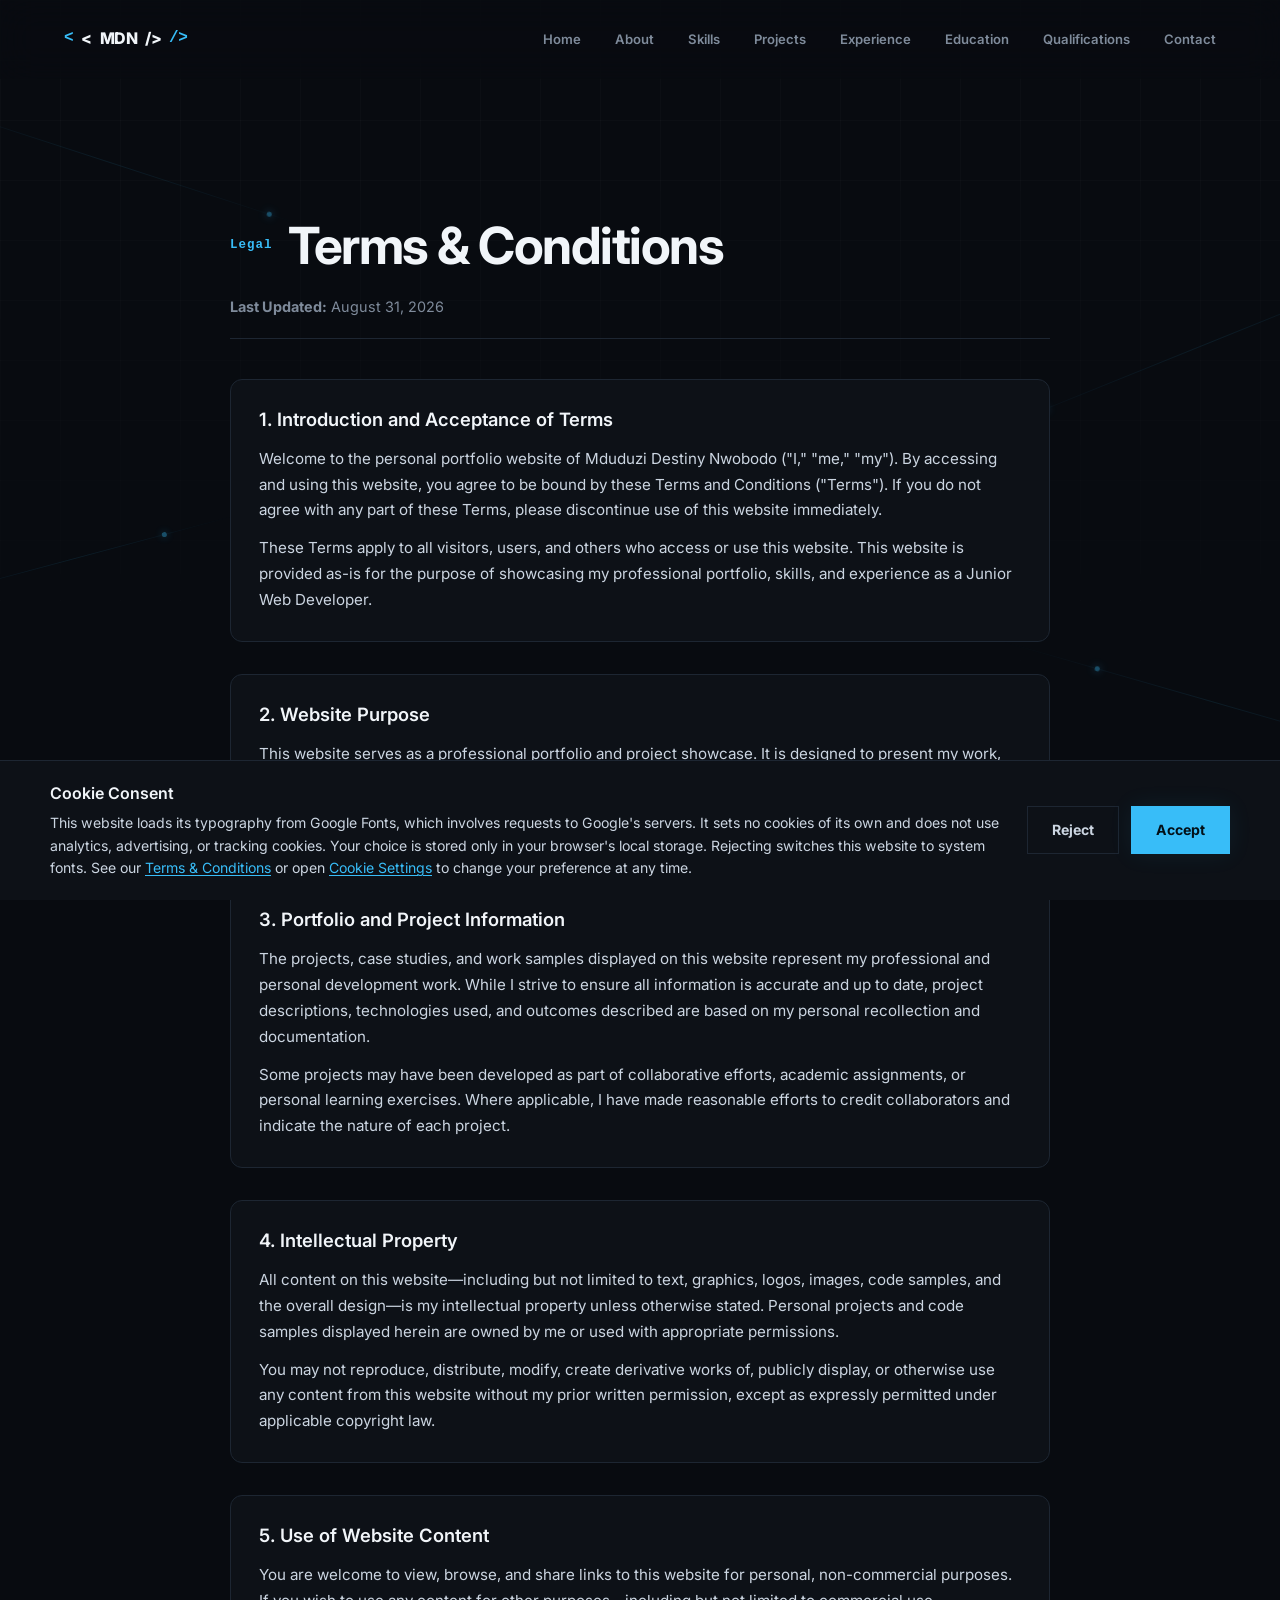
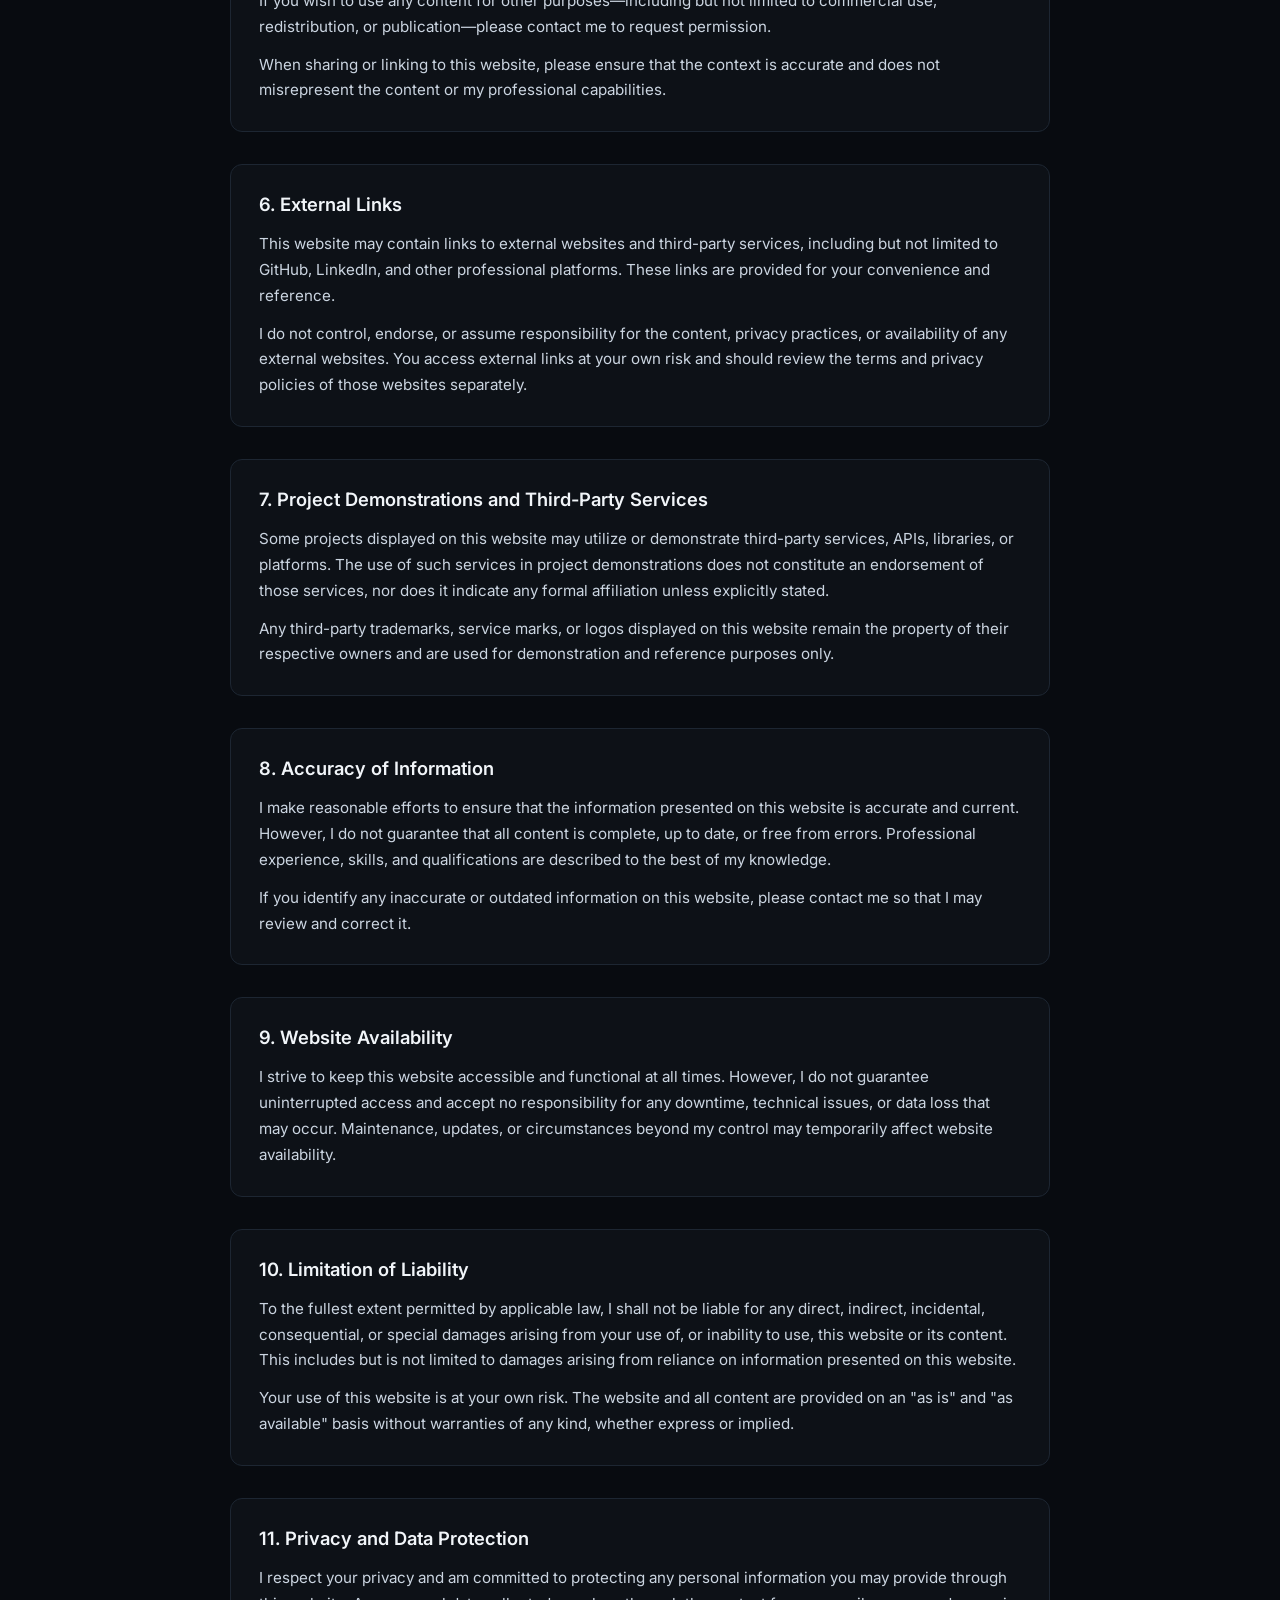
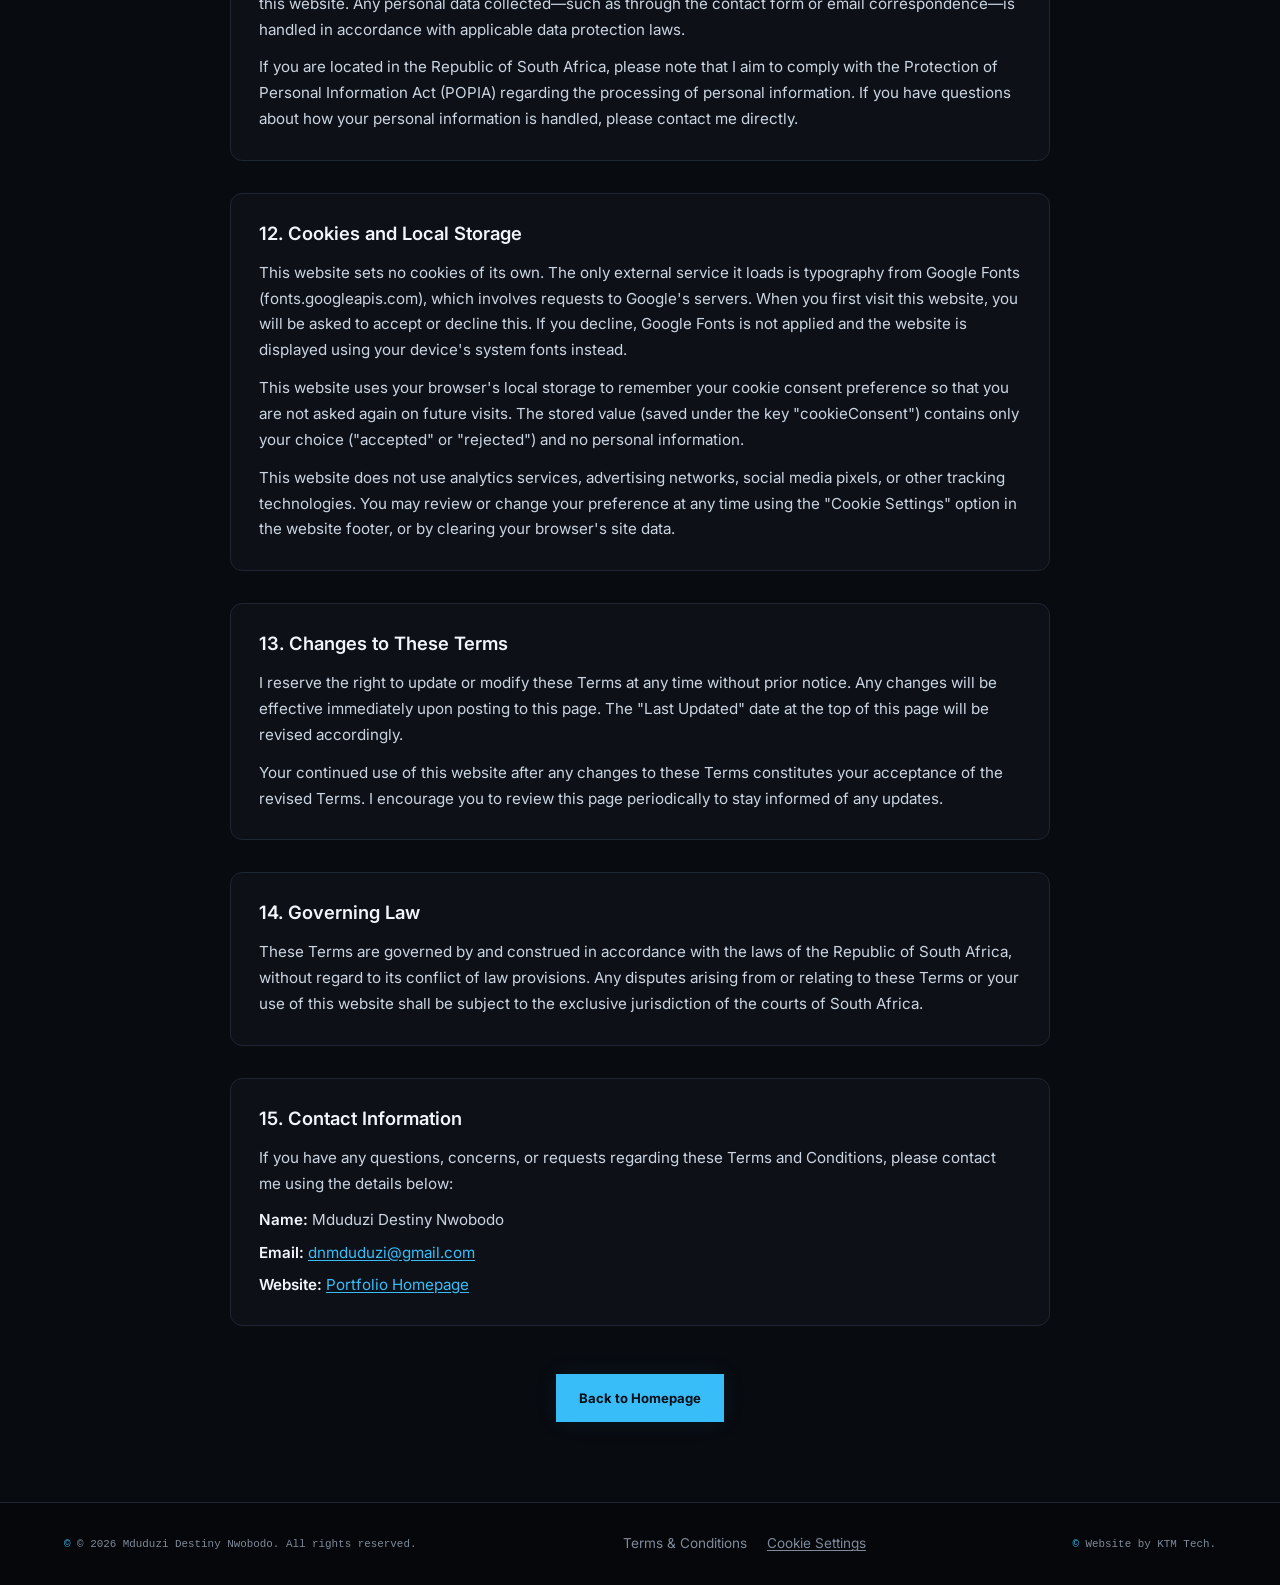
==== terms.html @ f958e41b "Add files via upload" ====
﻿<!DOCTYPE html>
<html lang="en">
<head>
    <meta charset="UTF-8">
    <meta name="viewport" content="width=device-width, initial-scale=1.0">
    <meta name="description" content="Terms and Conditions for Mduduzi Nwobodo professional developer portfolio website.">
    <title>Terms & Conditions | MDUDUZI NWOBODO</title>
    <link rel="preconnect" href="https://fonts.googleapis.com">
    <link rel="preconnect" href="https://fonts.gstatic.com" crossorigin>
    <link href="https://fonts.googleapis.com/css2?family=Inter:wght@400;500;600;700;800&display=swap" rel="stylesheet" id="googleFontsStylesheet">
    <script>
        // If the visitor previously declined external fonts, disable Google
        // Fonts as early as possible so system fonts are used instead.
        (function () {
            try {
                if (localStorage.getItem("cookieConsent") === "rejected") {
                    var fontLink = document.getElementById("googleFontsStylesheet");
                    if (fontLink) {
                        fontLink.disabled = true;
                    }
                }
            } catch (e) {
                // localStorage unavailable — leave fonts enabled
            }
        })();
    </script>
    <link rel="stylesheet" href="css/style.css">
</head>
<body>
    <!-- ELECTRICAL BACKGROUND -->
<div class="electrical-background" aria-hidden="true">
    <div class="circuit circuit-1"><span class="circuit-node"></span></div>
    <div class="circuit circuit-2"><span class="circuit-node"></span></div>
    <div class="circuit circuit-3"><span class="circuit-node"></span></div>
    <div class="circuit circuit-4"><span class="circuit-node"></span></div>
    <div class="circuit circuit-5"><span class="circuit-node"></span></div>
</div>

    <!-- NAVIGATION -->
    <header class="navbar" id="navbar">
        <div class="container nav-container">
            <a href="index.html#home" class="logo"><span>&lt;</span>MDN<span>/&gt;</span></a>
            <button class="menu-toggle" id="menuToggle" aria-label="Open navigation menu" aria-expanded="false">
                <span></span><span></span><span></span>
            </button>
            <nav class="nav-menu" id="navMenu">
                <a href="index.html#home" class="nav-link">Home</a>
                <a href="index.html#about" class="nav-link">About</a>
                <a href="index.html#skills" class="nav-link">Skills</a>
                <a href="index.html#projects" class="nav-link">Projects</a>
                <a href="index.html#experience" class="nav-link">Experience</a>
                <a href="index.html#education" class="nav-link">Education</a>
                <a href="index.html#qualifications" class="nav-link">Qualifications</a>
                <a href="index.html#contact" class="nav-link">Contact</a>
            </nav>
        </div>
    </header>

    <main>
        <!-- TERMS & CONDITIONS -->
        <section class="section terms-section">
            <div class="container terms-container">
                <div class="section-heading">
                    <span>Legal</span>
                    <h2>Terms & Conditions</h2>
                </div>
                <p class="terms-last-updated"><strong>Last Updated:</strong> August 31, 2026</p>
                <div class="terms-content">
                    <article class="terms-article">
                        <h3>1. Introduction and Acceptance of Terms</h3>
                        <p>Welcome to the personal portfolio website of Mduduzi Destiny Nwobodo ("I," "me," "my"). By accessing and using this website, you agree to be bound by these Terms and Conditions ("Terms"). If you do not agree with any part of these Terms, please discontinue use of this website immediately.</p>
                        <p>These Terms apply to all visitors, users, and others who access or use this website. This website is provided as-is for the purpose of showcasing my professional portfolio, skills, and experience as a Junior Web Developer.</p>
                    </article>
                    <article class="terms-article">
                        <h3>2. Website Purpose</h3>
                        <p>This website serves as a professional portfolio and project showcase. It is designed to present my work, skills, qualifications, and professional background to potential employers, collaborators, and the general public. This is not an e-commerce website and does not facilitate commercial transactions.</p>
                    </article>
                    <article class="terms-article">
                        <h3>3. Portfolio and Project Information</h3>
                        <p>The projects, case studies, and work samples displayed on this website represent my professional and personal development work. While I strive to ensure all information is accurate and up to date, project descriptions, technologies used, and outcomes described are based on my personal recollection and documentation.</p>
                        <p>Some projects may have been developed as part of collaborative efforts, academic assignments, or personal learning exercises. Where applicable, I have made reasonable efforts to credit collaborators and indicate the nature of each project.</p>
                    </article>
                    <article class="terms-article">
                        <h3>4. Intellectual Property</h3>
                        <p>All content on this website—including but not limited to text, graphics, logos, images, code samples, and the overall design—is my intellectual property unless otherwise stated. Personal projects and code samples displayed herein are owned by me or used with appropriate permissions.</p>
                        <p>You may not reproduce, distribute, modify, create derivative works of, publicly display, or otherwise use any content from this website without my prior written permission, except as expressly permitted under applicable copyright law.</p>
                    </article>
                    <article class="terms-article">
                        <h3>5. Use of Website Content</h3>
                        <p>You are welcome to view, browse, and share links to this website for personal, non-commercial purposes. If you wish to use any content for other purposes—including but not limited to commercial use, redistribution, or publication—please contact me to request permission.</p>
                        <p>When sharing or linking to this website, please ensure that the context is accurate and does not misrepresent the content or my professional capabilities.</p>
                    </article>
                    <article class="terms-article">
                        <h3>6. External Links</h3>
                        <p>This website may contain links to external websites and third-party services, including but not limited to GitHub, LinkedIn, and other professional platforms. These links are provided for your convenience and reference.</p>
                        <p>I do not control, endorse, or assume responsibility for the content, privacy practices, or availability of any external websites. You access external links at your own risk and should review the terms and privacy policies of those websites separately.</p>
                    </article>
                    <article class="terms-article">
                        <h3>7. Project Demonstrations and Third-Party Services</h3>
                        <p>Some projects displayed on this website may utilize or demonstrate third-party services, APIs, libraries, or platforms. The use of such services in project demonstrations does not constitute an endorsement of those services, nor does it indicate any formal affiliation unless explicitly stated.</p>
                        <p>Any third-party trademarks, service marks, or logos displayed on this website remain the property of their respective owners and are used for demonstration and reference purposes only.</p>
                    </article>
                    <article class="terms-article">
                        <h3>8. Accuracy of Information</h3>
                        <p>I make reasonable efforts to ensure that the information presented on this website is accurate and current. However, I do not guarantee that all content is complete, up to date, or free from errors. Professional experience, skills, and qualifications are described to the best of my knowledge.</p>
                        <p>If you identify any inaccurate or outdated information on this website, please contact me so that I may review and correct it.</p>
                    </article>
                    <article class="terms-article">
                        <h3>9. Website Availability</h3>
                        <p>I strive to keep this website accessible and functional at all times. However, I do not guarantee uninterrupted access and accept no responsibility for any downtime, technical issues, or data loss that may occur. Maintenance, updates, or circumstances beyond my control may temporarily affect website availability.</p>
                    </article>
                    <article class="terms-article">
                        <h3>10. Limitation of Liability</h3>
                        <p>To the fullest extent permitted by applicable law, I shall not be liable for any direct, indirect, incidental, consequential, or special damages arising from your use of, or inability to use, this website or its content. This includes but is not limited to damages arising from reliance on information presented on this website.</p>
                        <p>Your use of this website is at your own risk. The website and all content are provided on an "as is" and "as available" basis without warranties of any kind, whether express or implied.</p>
                    </article>
                    <article class="terms-article">
                        <h3>11. Privacy and Data Protection</h3>
                        <p>I respect your privacy and am committed to protecting any personal information you may provide through this website. Any personal data collected—such as through the contact form or email correspondence—is handled in accordance with applicable data protection laws.</p>
                        <p>If you are located in the Republic of South Africa, please note that I aim to comply with the Protection of Personal Information Act (POPIA) regarding the processing of personal information. If you have questions about how your personal information is handled, please contact me directly.</p>
                    </article>
                    <article class="terms-article">
                        <h3>12. Cookies and Local Storage</h3>
                        <p>This website sets no cookies of its own. The only external service it loads is typography from Google Fonts (fonts.googleapis.com), which involves requests to Google's servers. When you first visit this website, you will be asked to accept or decline this. If you decline, Google Fonts is not applied and the website is displayed using your device's system fonts instead.</p>
                        <p>This website uses your browser's local storage to remember your cookie consent preference so that you are not asked again on future visits. The stored value (saved under the key "cookieConsent") contains only your choice ("accepted" or "rejected") and no personal information.</p>
                        <p>This website does not use analytics services, advertising networks, social media pixels, or other tracking technologies. You may review or change your preference at any time using the "Cookie Settings" option in the website footer, or by clearing your browser's site data.</p>
                    </article>
                    <article class="terms-article">
                        <h3>13. Changes to These Terms</h3>
                        <p>I reserve the right to update or modify these Terms at any time without prior notice. Any changes will be effective immediately upon posting to this page. The "Last Updated" date at the top of this page will be revised accordingly.</p>
                        <p>Your continued use of this website after any changes to these Terms constitutes your acceptance of the revised Terms. I encourage you to review this page periodically to stay informed of any updates.</p>
                    </article>
                    <article class="terms-article">
                        <h3>14. Governing Law</h3>
                        <p>These Terms are governed by and construed in accordance with the laws of the Republic of South Africa, without regard to its conflict of law provisions. Any disputes arising from or relating to these Terms or your use of this website shall be subject to the exclusive jurisdiction of the courts of South Africa.</p>
                    </article>
                    <article class="terms-article">
                        <h3>15. Contact Information</h3>
                        <p>If you have any questions, concerns, or requests regarding these Terms and Conditions, please contact me using the details below:</p>
                        <ul class="terms-contact-list">
                            <li><strong>Name:</strong> Mduduzi Destiny Nwobodo</li>
                            <li><strong>Email:</strong> <a href="mailto:dnmduduzi@gmail.com">dnmduduzi@gmail.com</a></li>
                            <li><strong>Website:</strong> <a href="index.html">Portfolio Homepage</a></li>
                        </ul>
                    </article>

                </div>

                <div class="terms-back-home">
                    <a href="index.html" class="btn btn-primary">Back to Homepage</a>
                </div>

            </div>

        </section>

    </main>


    <!-- =========================
         FOOTER
    ========================== -->
    <footer class="footer">

        <div class="container footer-container">

            <p>
                &copy; <span id="currentYear"></span>
                Mduduzi Destiny Nwobodo. All rights reserved.
            </p>

            <div class="footer-links">
                <a href="terms.html">Terms & Conditions</a>
                <button type="button" class="footer-cookie-settings" id="footerCookieSettings">
                    Cookie Settings
                </button>
            </div>

            <p>
                Website by KTM Tech.
            </p>

        </div>

    </footer>


    <!-- =========================
         COOKIE CONSENT BANNER
    ========================== -->
    <div
        class="cookie-banner"
        id="cookieBanner"
        role="dialog"
        aria-label="Cookie Consent"
        aria-modal="false"
        aria-hidden="true"
    >
        <div class="cookie-banner-container">
            <div class="cookie-banner-content">
                <h3 class="cookie-banner-title">Cookie Consent</h3>
                <p class="cookie-banner-text">
                    This website loads its typography from Google Fonts, which involves
                    requests to Google's servers. It sets no cookies of its own and does not
                    use analytics, advertising, or tracking cookies. Your choice is stored
                    only in your browser's local storage. Rejecting switches this website to
                    system fonts. See our <a href="terms.html">Terms &amp; Conditions</a> or
                    open <a href="#" id="cookieSettingsLink">Cookie Settings</a> to change
                    your preference at any time.
                </p>
            </div>
            <div class="cookie-banner-actions">
                <button type="button" class="btn btn-secondary" id="cookieReject">
                    Reject
                </button>
                <button type="button" class="btn btn-primary" id="cookieAccept">
                    Accept
                </button>
            </div>
        </div>
    </div>


    <!-- =========================
         COOKIE SETTINGS MODAL
    ========================== -->
    <div class="cookie-modal-overlay" id="cookieModalOverlay" role="dialog" aria-label="Cookie Settings" aria-modal="true" aria-hidden="true">
        <div class="cookie-modal" tabindex="-1">
            <h3 class="cookie-modal-title">Cookie Settings</h3>
            <p class="cookie-modal-description">
                This website loads its typography from Google Fonts, which involves requests to Google's servers. It sets no cookies of its own and does not use analytics, advertising, or tracking cookies. Your preference is stored in your browser's local storage. For more information, please read our <a href="terms.html">Terms &amp; Conditions</a>.
            </p>

            <div class="cookie-preference-item">
                <div class="cookie-preference-header">
                    <span class="cookie-preference-label">Essential — Consent Preference</span>
                    <label class="toggle-switch">
                        <input type="checkbox" checked disabled aria-label="Essential consent preference - always enabled">
                        <span class="toggle-slider"></span>
                    </label>
                </div>
                <p class="cookie-preference-description">
                    Your choice is saved in this browser's local storage (key: cookieConsent) so you are not asked again. It contains no personal information and cannot be disabled.
                </p>
            </div>

            <div class="cookie-preference-item">
                <div class="cookie-preference-header">
                    <span class="cookie-preference-label">External Fonts (Google Fonts)</span>
                    <label class="toggle-switch">
                        <input type="checkbox" id="toggleExternalResources" aria-label="Allow typography to be loaded from Google Fonts">
                        <span class="toggle-slider"></span>
                    </label>
                </div>
                <p class="cookie-preference-description">
                    When enabled, typography is loaded from Google Fonts, which involves requests to Google's servers. When disabled, the website uses your system fonts instead.
                </p>
            </div>

            <div class="cookie-modal-actions">
                <button type="button" class="btn btn-secondary" id="cookieModalReject">Reject All</button>
                <button type="button" class="btn btn-primary" id="cookieModalAccept">Accept All</button>
            </div>
        </div>
    </div>

    <!-- JavaScript -->
    <script src="js/script.js"></script>

</body>
</html>
---- css/style.css ----
/* =========================================================
   MDUDUZI NWOBODO — PROFESSIONAL DEVELOPER PORTFOLIO
   COMPLETE CSS REDESIGN
========================================================= */


/* =========================================================
   RESET
========================================================= */

* {
    margin: 0;
    padding: 0;
    box-sizing: border-box;
}

html {
    scroll-behavior: smooth;
    scroll-padding-top: 80px;
}

body {
    font-family: "Inter", Arial, sans-serif;
    background: #080b10;
    color: #f1f5f9;
    line-height: 1.6;
    overflow-x: hidden;
}

a {
    color: inherit;
    text-decoration: none;
}

button,
input,
textarea {
    font: inherit;
}

button {
    cursor: pointer;
}

img {
    display: block;
    max-width: 100%;
}


/* =========================================================
   VARIABLES
========================================================= */

:root {

    /* Backgrounds */
    --background: #080b10;
    --background-deep: #05070a;
    --surface: #0d1117;
    --surface-light: #121821;
    --surface-hover: #161e28;

    /* Text */
    --text: #f1f5f9;
    --text-secondary: #cbd5e1;
    --text-muted: #7f8b9b;

    /* Accent */
    --accent: #38bdf8;
    --accent-light: #7dd3fc;
    --accent-dark: #0284c7;

    /* Borders */
    --border: #1d2632;
    --border-light: #283443;

    /* Effects */
    --accent-glow: rgba(56, 189, 248, 0.15);
    --accent-glow-strong: rgba(56, 189, 248, 0.28);

    /* Layout */
    --container: 1180px;

    /* Animation */
    --transition: 0.3s ease;
}


/* =========================================================
   GLOBAL
========================================================= */

::selection {
    background: var(--accent);
    color: #020617;
}

.container {
    width: min(90%, var(--container));
    margin: 0 auto;
}

.section {
    position: relative;
    padding: 120px 0;
}

.section-heading {
    display: flex;
    align-items: center;
    gap: 16px;
    margin-bottom: 22px;
}

.section-heading span {
    color: var(--accent);
    font-family: monospace;
    font-size: 0.78rem;
    font-weight: 700;
    letter-spacing: 1px;
}

.section-heading h2 {
    font-size: clamp(2rem, 4vw, 3.2rem);
    font-weight: 700;
    line-height: 1.05;
    letter-spacing: -1.5px;
}

.section-description {
    max-width: 680px;
    color: var(--text-muted);
    font-size: 1rem;
    margin-bottom: 55px;
}


/* =========================================================
   BACKGROUND GRID
========================================================= */

body::before {
    content: "";

    position: fixed;
    inset: 0;

    pointer-events: none;

    background-image:
        linear-gradient(
            rgba(255, 255, 255, 0.025) 1px,
            transparent 1px
        ),
        linear-gradient(
            90deg,
            rgba(255, 255, 255, 0.025) 1px,
            transparent 1px
        );

    background-size: 60px 60px;

    mask-image: linear-gradient(
        to bottom,
        black,
        transparent 85%
    );

    z-index: -2;
}


/* =========================================================
   NAVBAR
========================================================= */

.navbar {
    position: fixed;
    top: 0;
    left: 0;

    width: 100%;

    z-index: 1000;

    background: rgba(8, 11, 16, 0.75);

    backdrop-filter: blur(18px);
    -webkit-backdrop-filter: blur(18px);

    border-bottom: 1px solid transparent;

    transition: var(--transition);
}

.navbar.scrolled {
    background: rgba(8, 11, 16, 0.94);
    border-bottom-color: var(--border);
}

.nav-container {
    height: 78px;

    display: flex;
    align-items: center;
    justify-content: space-between;
}


/* Logo */

.logo {
    display: flex;
    align-items: center;
    gap: 8px;

    font-size: 1rem;
    font-weight: 800;

    letter-spacing: -0.5px;
}

.logo::before {
    content: "<";

    color: var(--accent);

    font-family: monospace;
    font-weight: 700;
}

.logo::after {
    content: "/>";

    color: var(--accent);

    font-family: monospace;
    font-weight: 700;
}

.logo span {
    color: var(--text);
}


/* Navigation */

.nav-menu {
    display: flex;
    align-items: center;
    gap: 34px;
}

.nav-link {
    position: relative;

    color: var(--text-muted);

    font-size: 0.82rem;
    font-weight: 600;

    transition: var(--transition);
}

.nav-link:hover,
.nav-link.active {
    color: var(--text);
}

.nav-link::after {
    content: "";

    position: absolute;

    left: 50%;
    bottom: -10px;

    width: 0;
    height: 2px;

    transform: translateX(-50%);

    background: var(--accent);

    box-shadow: 0 0 8px var(--accent);

    transition: var(--transition);
}

.nav-link:hover::after,
.nav-link.active::after {
    width: 18px;
}


/* Mobile toggle */

.menu-toggle {
    display: none;

    width: 34px;
    height: 34px;

    padding: 5px;

    background: transparent;
    border: 1px solid var(--border);

    transition: var(--transition);
}

.menu-toggle:hover {
    border-color: var(--accent);
}

.menu-toggle span {
    display: block;

    width: 100%;
    height: 1px;

    margin: 5px 0;

    background: var(--text);

    transition: var(--transition);
}


/* =========================================================
   HERO
========================================================= */

.hero {
    position: relative;

    min-height: 100vh;

    display: flex;
    align-items: center;

    padding-top: 78px;

    overflow: hidden;
}


/* Hero glow */

.hero::before {
    content: "";

    position: absolute;

    width: 600px;
    height: 600px;

    top: 10%;
    right: -200px;

    background: radial-gradient(
        circle,
        var(--accent-glow),
        transparent 70%
    );

    pointer-events: none;

    z-index: -1;
}


/* Hero container */

.hero-container {
    display: grid;

    grid-template-columns: 1.1fr 0.9fr;

    align-items: center;

    gap: 80px;
}


/* Hero content */

.hero-intro {
    display: flex;
    align-items: center;
    gap: 10px;

    color: var(--accent);

    font-family: monospace;

    font-size: 0.78rem;
    font-weight: 700;

    letter-spacing: 1px;

    margin-bottom: 20px;
}

.hero-intro::before {
    content: "";

    width: 28px;
    height: 1px;

    background: var(--accent);

    box-shadow: 0 0 8px var(--accent);
}


.hero-content h1 {
    max-width: 850px;

    font-size: clamp(3.5rem, 8vw, 6.8rem);

    line-height: 0.92;

    letter-spacing: -5px;

    font-weight: 800;

    margin-bottom: 24px;
}

.hero-content h1 span {
    color: var(--accent);
}


.hero-content h2 {
    color: var(--text-secondary);

    font-size: clamp(1.3rem, 2.5vw, 1.8rem);

    font-weight: 500;

    margin-bottom: 22px;
}

.hero-description {
    max-width: 620px;

    color: var(--text-muted);

    font-size: 1rem;

    line-height: 1.8;

    margin-bottom: 36px;
}


/* =========================================================
   HERO BUTTONS
========================================================= */

.hero-buttons {
    display: flex;
    flex-wrap: wrap;

    gap: 12px;

    margin-bottom: 34px;
}

.btn {
    display: inline-flex;

    align-items: center;
    justify-content: center;

    min-height: 48px;

    padding: 0 22px;

    border: 1px solid var(--border);

    font-size: 0.82rem;
    font-weight: 700;

    transition:
        background var(--transition),
        border-color var(--transition),
        color var(--transition),
        transform var(--transition),
        box-shadow var(--transition);
}

.btn-primary {
    background: var(--accent);

    color: #031018;

    border-color: var(--accent);

    box-shadow: 0 0 25px rgba(56, 189, 248, 0.08);
}

.btn-primary:hover {
    background: var(--accent-light);

    border-color: var(--accent-light);

    transform: translateY(-2px);

    box-shadow:
        0 0 25px rgba(56, 189, 248, 0.2);
}

.btn-secondary {
    background: transparent;

    color: var(--text-secondary);
}

.btn-secondary:hover {
    background: var(--surface);

    color: var(--text);

    border-color: var(--border-light);

    transform: translateY(-2px);
}


/* =========================================================
   SOCIAL LINKS
========================================================= */

.hero-socials {
    display: flex;
    flex-wrap: wrap;

    gap: 24px;
}

.hero-socials a {
    position: relative;

    color: var(--text-muted);

    font-size: 0.8rem;
    font-weight: 600;

    padding-bottom: 5px;

    transition: var(--transition);
}

.hero-socials a::after {
    content: "";

    position: absolute;

    left: 0;
    bottom: 0;

    width: 100%;
    height: 1px;

    background: var(--border);

    transition: var(--transition);
}

.hero-socials a:hover {
    color: var(--accent);
}

.hero-socials a:hover::after {
    background: var(--accent);
}


/* =========================================================
   CODE VISUAL
========================================================= */

.hero-visual {
    display: flex;
    justify-content: flex-end;
}

.code-card {
    position: relative;

    width: 100%;
    max-width: 510px;

    background: rgba(13, 17, 23, 0.9);

    border: 1px solid var(--border);

    box-shadow:
        0 40px 100px rgba(0, 0, 0, 0.45);

    overflow: hidden;
}


/* Accent line */

.code-card::before {
    content: "";

    position: absolute;

    top: 0;
    left: 0;

    width: 100%;
    height: 2px;

    background: linear-gradient(
        90deg,
        transparent,
        var(--accent),
        transparent
    );

    opacity: 0.8;
}


/* Header */

.code-header {
    height: 48px;

    display: flex;
    align-items: center;

    gap: 7px;

    padding: 0 16px;

    border-bottom: 1px solid var(--border);

    background: #0a0e13;
}

.code-header span {
    width: 8px;
    height: 8px;

    border-radius: 50%;

    background: #3a4654;
}


/* Code */

.code-content {
    padding: 32px;

    font-family: "Courier New", monospace;

    font-size: 0.86rem;

    line-height: 2;
}

.code-content p {
    color: #aeb9c7;
}

.code-content .indent {
    padding-left: 28px;
}

.code-purple {
    color: #c084fc;
}

.code-blue {
    color: #60a5fa;
}

.code-green {
    color: #86efac;
}


/* =========================================================
   ABOUT
========================================================= */

.about {
    background: var(--surface);
    border-top: 1px solid var(--border);
    border-bottom: 1px solid var(--border);
}

.about-grid {
    display: grid;

    grid-template-columns: 1.3fr 0.7fr;

    gap: 100px;

    align-items: start;
}

.about-text p {
    color: var(--text-muted);

    font-size: 1rem;

    line-height: 1.9;

    margin-bottom: 22px;
}


/* About card */

.about-card {
    position: relative;

    padding: 35px;

    background: var(--background);

    border: 1px solid var(--border);

    overflow: hidden;
}

.about-card::before {
    content: "";

    position: absolute;

    top: 0;
    left: 0;

    width: 3px;
    height: 100%;

    background: var(--accent);
}

.about-card-icon {
    color: var(--accent);

    font-family: monospace;

    font-size: 1.5rem;

    margin-bottom: 25px;
}

.about-card h3 {
    font-size: 1.15rem;

    margin-bottom: 10px;
}

.about-card p {
    color: var(--text-muted);

    font-size: 0.88rem;
}


/* =========================================================
   SKILLS
========================================================= */

.skills-grid {
    display: grid;

    grid-template-columns: repeat(4, 1fr);

    gap: 1px;

    background: var(--border);

    border: 1px solid var(--border);
}

.skill-card {
    position: relative;

    display: flex;

    flex-direction: column;

    min-height: 280px;

    padding: 32px;

    background: var(--background);

    transition: var(--transition);
}

.skill-card:hover {
    background: var(--surface);

    box-shadow:
        inset 0 0 0 1px var(--accent);
}

.skill-icon {
    display: inline-flex;

    align-items: center;
    justify-content: center;

    width: 46px;
    height: 46px;

    margin-bottom: 24px;

    background: var(--surface);

    border: 1px solid var(--border);

    color: var(--accent);

    font-family: monospace;

    font-size: 0.62rem;
    font-weight: 700;
    letter-spacing: 0.5px;
}

.skill-card:hover .skill-icon {
    border-color: var(--accent);

    box-shadow:
        0 0 18px var(--accent-glow);
}

.skill-card h3 {
    font-size: 1.05rem;

    margin-bottom: 10px;
}

.skill-card p {
    color: var(--text-muted);

    font-size: 0.85rem;

    line-height: 1.7;
}

.skill-card .skill-tags {
    display: flex;

    flex-wrap: wrap;

    gap: 8px;

    margin-top: auto;

    padding-top: 24px;
}

.chip {
    display: inline-block;

    padding: 5px 12px;

    background: var(--surface);

    border: 1px solid var(--border);

    border-radius: 999px;

    color: var(--text-secondary);

    font-size: 0.75rem;
    font-weight: 500;

    line-height: 1.4;

    transition: var(--transition);
}

.skill-card:hover .chip {
    border-color: var(--accent-dark);

    color: var(--text);
}


/* =========================================================
   PROJECTS
========================================================= */

.projects {
    background: var(--surface);
    border-top: 1px solid var(--border);
    border-bottom: 1px solid var(--border);
}

.projects-grid {
    display: grid;

    grid-template-columns: repeat(3, 1fr);

    gap: 18px;
}

.project-card {
    position: relative;

    display: flex;
    flex-direction: column;

    background: var(--background);

    border: 1px solid var(--border);

    overflow: hidden;

    transition: var(--transition);
}

.project-card:hover {
    transform: translateY(-6px);

    border-color: var(--border-light);

    box-shadow:
        0 25px 60px rgba(0, 0, 0, 0.3);
}


/* Project image */

.project-image {
    position: relative;

    height: 220px;

    display: flex;
    align-items: center;
    justify-content: center;

    background:
        linear-gradient(
            135deg,
            #121923,
            #080b10
        );

    border-bottom: 1px solid var(--border);

    color: #4b5968;

    font-family: monospace;

    font-size: 0.7rem;

    letter-spacing: 2px;

    overflow: hidden;
}

.project-image::before {
    content: "";

    position: absolute;
    inset: 0;

    background-image:
        linear-gradient(
            rgba(56, 189, 248, 0.04) 1px,
            transparent 1px
        ),
        linear-gradient(
            90deg,
            rgba(56, 189, 248, 0.04) 1px,
            transparent 1px
        );

    background-size: 30px 30px;
}


/* Project content */

.project-content {
    display: flex;
    flex-direction: column;

    flex: 1;

    padding: 28px;
}

.project-type {
    color: var(--accent);

    font-family: monospace;

    font-size: 0.68rem;
    font-weight: 700;

    text-transform: uppercase;

    letter-spacing: 1px;

    margin-bottom: 10px;
}

.project-content h3 {
    font-size: 1.3rem;

    margin-bottom: 12px;
}

.project-content > p:not(.project-type) {
    color: var(--text-muted);

    font-size: 0.86rem;

    line-height: 1.7;

    margin-bottom: 22px;
}


/* Technology tags */

.project-tech {
    display: flex;
    flex-wrap: wrap;

    gap: 6px;

    margin-top: auto;

    margin-bottom: 24px;
}

.project-tech span {
    padding: 5px 8px;

    background: var(--surface);

    border: 1px solid var(--border);

    color: var(--text-muted);

    font-family: monospace;

    font-size: 0.65rem;
}


/* Project links */

.project-links {
    display: flex;

    gap: 20px;
}

.project-links a {
    color: var(--text-secondary);

    font-size: 0.75rem;
    font-weight: 700;

    transition: var(--transition);
}

.project-links a::before {
    content: "↗ ";

    color: var(--accent);
}

.project-links a:hover {
    color: var(--accent);
}

.project-link-disabled {
    color: var(--text-muted);
    font-size: 0.75rem;
    font-weight: 700;
    opacity: 0.45;
    cursor: default;
    pointer-events: none;
}

.project-link-disabled::before {
    content: "↗ ";
    color: var(--text-muted);
    opacity: 0.45;
}


/* =========================================================
   EXPERIENCE
========================================================= */

.timeline {
    position: relative;

    max-width: 850px;

    margin-top: 60px;

    padding-left: 35px;
}

.timeline::before {
    content: "";

    position: absolute;

    top: 0;
    bottom: 0;
    left: 5px;

    width: 1px;

    background:
        linear-gradient(
            to bottom,
            var(--accent),
            var(--border),
            transparent
        );
}

.timeline-item {
    position: relative;

    padding-bottom: 65px;
}

.timeline-dot {
    position: absolute;

    left: -35px;
    top: 4px;

    width: 11px;
    height: 11px;

    background: var(--background);

    border: 2px solid var(--accent);

    box-shadow:
        0 0 12px var(--accent-glow-strong);
}

.timeline-date {
    color: var(--accent);

    font-family: monospace;

    font-size: 0.72rem;
}

.timeline-content h3 {
    font-size: 1.15rem;

    margin-top: 6px;
    margin-bottom: 3px;
}

.timeline-content h4 {
    color: var(--text-muted);

    font-size: 0.85rem;

    font-weight: 500;

    margin-bottom: 15px;
}

.timeline-content p {
    color: var(--text-muted);

    max-width: 700px;

    font-size: 0.9rem;

    line-height: 1.8;
}



/* =========================================================
    EDUCATION
========================================================= */

.timeline-item--featured .timeline-content {
    background: var(--surface);
    border: 1px solid var(--border);
    border-radius: 12px;
    padding: 24px;
    transition: transform var(--transition),
                border-color var(--transition),
                box-shadow var(--transition);
}

.timeline-item--featured .timeline-content:hover {
    transform: translateY(-4px);
    border-color: var(--accent);
    box-shadow: 0 8px 30px var(--accent-glow);
}

.timeline-item--featured .timeline-dot {
    width: 15px;
    height: 15px;
    left: -37px;
    background: var(--accent);
    border-color: var(--accent);
    box-shadow: 0 0 16px var(--accent-glow-strong);
}

.timeline-item--featured .timeline-date {
    font-size: 0.78rem;
    font-weight: 600;
}

.timeline-item--featured .timeline-content h3 {
    font-size: 1.25rem;
}

/* =========================================================
   CONTACT
========================================================= */

.contact {
    position: relative;

    text-align: center;

    background:
        radial-gradient(
            circle at center,
            rgba(56, 189, 248, 0.06),
            transparent 50%
        );
}

.contact-container {
    display: flex;

    flex-direction: column;

    align-items: center;
}

.contact .section-heading {
    justify-content: center;
}

.contact-description {
    max-width: 650px;

    color: var(--text-muted);

    font-size: 1rem;

    line-height: 1.8;

    margin-bottom: 30px;
}

.contact-links {
    display: flex;

    flex-wrap: wrap;

    justify-content: center;

    gap: 28px;

    margin-top: 35px;
}

.contact-links a {
    color: var(--text-muted);

    font-size: 0.8rem;
    font-weight: 600;

    transition: var(--transition);
}

.contact-links a:hover {
    color: var(--accent);
}


/* =========================================================
   FOOTER
========================================================= */

.footer {
    position: relative;

    border-top: 1px solid var(--border);

    background: var(--background-deep);

    padding: 30px 0;
}

.footer-container {
    display: flex;

    align-items: center;
    justify-content: space-between;

    gap: 20px;
}

.footer p {
    color: var(--text-muted);

    font-family: monospace;

    font-size: 0.68rem;
}

.footer p::before {
    content: "© ";
    color: var(--accent);
}


/* =========================================================
   ELECTRICAL BACKGROUND
========================================================= */

.electrical-background {
    position: fixed;

    inset: 0;

    width: 100%;
    height: 100%;

    overflow: hidden;

    pointer-events: none;

    z-index: -1;

    opacity: 0.7;
}


/* Circuit traces */

.circuit {
    position: absolute;

    height: 1px;

    background:
        linear-gradient(
            90deg,
            transparent,
            rgba(56, 189, 248, 0.25),
            transparent
        );

    opacity: 0.55;
}


/* Circuit nodes */

.circuit-node {
    position: absolute;

    width: 5px;
    height: 5px;

    border-radius: 50%;

    background: var(--accent);

    box-shadow:
        0 0 8px var(--accent);

    animation: electricalPulse 3s infinite ease-in-out;
}


/* Circuit positions */

.circuit-1 {
    width: 420px;

    top: 18%;
    left: -100px;

    transform: rotate(18deg);
}

.circuit-1 .circuit-node {
    right: 40px;
    top: -2px;
}


.circuit-2 {
    width: 500px;

    top: 38%;
    right: -180px;

    transform: rotate(-22deg);
}

.circuit-2 .circuit-node {
    left: 70px;
    top: -2px;

    animation-delay: 1s;
}


.circuit-3 {
    width: 350px;

    top: 62%;
    left: -100px;

    transform: rotate(-15deg);
}

.circuit-3 .circuit-node {
    right: 80px;
    top: -2px;

    animation-delay: 1.8s;
}


.circuit-4 {
    width: 450px;

    top: 78%;
    right: -160px;

    transform: rotate(16deg);
}

.circuit-4 .circuit-node {
    left: 100px;
    top: -2px;

    animation-delay: 2.3s;
}


.circuit-5 {
    width: 300px;

    top: 90%;
    left: 35%;

    transform: rotate(-8deg);
}

.circuit-5 .circuit-node {
    right: 50px;
    top: -2px;

    animation-delay: 0.7s;
}


/* Electrical pulse */

@keyframes electricalPulse {

    0%,
    100% {
        opacity: 0.25;

        box-shadow:
            0 0 4px rgba(56, 189, 248, 0.2);
    }

    50% {
        opacity: 1;

        box-shadow:
            0 0 16px rgba(56, 189, 248, 0.75);
    }
}


/* =========================================================
   Z-INDEX
========================================================= */

main,
.navbar,
.footer {
    position: relative;
    z-index: 1;
}


/* =========================================================
   RESPONSIVE — TABLET
========================================================= */

@media (max-width: 1000px) {

    .hero-container {
        grid-template-columns: 1fr;

        gap: 65px;
    }

    .hero-content {
        text-align: center;
    }

    .hero-intro {
        justify-content: center;
    }

    .hero-description {
        margin-left: auto;
        margin-right: auto;
    }

    .hero-buttons,
    .hero-socials {
        justify-content: center;
    }

    .hero-visual {
        justify-content: center;
    }

    .about-grid {
        grid-template-columns: 1fr;

        gap: 50px;
    }

    .skills-grid,
    .projects-grid {
        grid-template-columns: repeat(2, 1fr);
    }
}


/* =========================================================
   RESPONSIVE — MOBILE NAV
========================================================= */

@media (max-width: 700px) {

    .section {
        padding: 85px 0;
    }

    .nav-container {
        height: 70px;
    }

    .menu-toggle {
        display: block;
    }

    .nav-menu {
        position: absolute;

        top: 70px;
        left: 0;

        width: 100%;

        display: flex;
        flex-direction: column;

        gap: 0;

        background: rgba(8, 11, 16, 0.98);

        border-bottom: 1px solid var(--border);

        max-height: 0;

        overflow: hidden;

        transition: max-height 0.35s ease;
    }

    .nav-menu.open {
        max-height: 400px;
    }

    .nav-link {
        width: 100%;

        padding: 18px 5%;

        border-bottom: 1px solid var(--border);
    }

    .nav-link::after {
        display: none;
    }

    .hero {
        min-height: auto;

        padding-top: 130px;
        padding-bottom: 90px;
    }

    .hero-content h1 {
        letter-spacing: -3px;
    }

    .hero-visual {
        display: none;
    }

    .skills-grid,
    .projects-grid {
        grid-template-columns: 1fr;
    }

    .skill-card {
        min-height: auto;
    }

    .footer-container {
        flex-direction: column;

        text-align: center;
    }
}


/* =========================================================
   SMALL MOBILE
========================================================= */

@media (max-width: 450px) {

    .container {
        width: min(92%, var(--container));
    }

    .section {
        padding: 70px 0;
    }

    .hero {
        padding-top: 120px;
    }

    .hero-content h1 {
        font-size: clamp(3rem, 15vw, 4rem);

        letter-spacing: -2.5px;
    }

    .hero-content h2 {
        font-size: 1.2rem;
    }

    .hero-description {
        font-size: 0.9rem;
    }

    .hero-buttons {
        flex-direction: column;
    }

    .btn {
        width: 100%;
    }

    .code-content {
        padding: 20px;

        font-size: 0.72rem;
    }

    .about-card,
    .skill-card,
    .project-content {
        padding: 24px;
    }

    .timeline {
        padding-left: 25px;
    }

    .timeline-dot {
        left: -25px;
    }

    .contact-links {
        flex-direction: column;
        gap: 15px;
    }
}


/* =========================================================
   ACCESSIBILITY
========================================================= */

@media (prefers-reduced-motion: reduce) {

    *,
    *::before,
    *::after {
        scroll-behavior: auto !important;
        animation-duration: 0.01ms !important;
        animation-iteration-count: 1 !important;
        transition-duration: 0.01ms !important;
    }
}
/* =========================================================
    QUALIFICATIONS
========================================================= */

.qualifications-grid {
    display: grid;
    grid-template-columns: repeat(2, 1fr);
    gap: 24px;
}

.qualification-card {
    background: var(--surface);
    border: 1px solid var(--border);
    border-radius: 12px;
    padding: 24px;
    transition: transform var(--transition),
                border-color var(--transition),
                box-shadow var(--transition);
}

.qualification-card:hover {
    transform: translateY(-4px);
    border-color: var(--accent);
    box-shadow: 0 8px 30px var(--accent-glow);
}

.qualification-header {
    display: flex;
    justify-content: space-between;
    align-items: center;
    margin-bottom: 14px;
}

.qualification-date {
    color: var(--accent);
    font-family: monospace;
    font-size: 0.78rem;
    font-weight: 600;
    letter-spacing: 0.5px;
}

.qualification-provider {
    color: var(--text-muted);
    font-size: 0.82rem;
    font-weight: 500;
}

.qualification-card h3 {
    font-size: 1.05rem;
    font-weight: 600;
    line-height: 1.35;
    color: var(--text);
    margin-bottom: 14px;
}

.qualification-skills {
    display: flex;
    flex-wrap: wrap;
    gap: 8px;
}

.qualification-skills span {
    display: inline-block;
    padding: 5px 12px;
    background: var(--surface-light);
    border: 1px solid var(--border);
    border-radius: 20px;
    font-size: 0.75rem;
    color: var(--text-secondary);
    font-weight: 500;
    transition: background var(--transition),
                color var(--transition);
}

.qualification-card:hover .qualification-skills span {
    background: var(--surface-hover);
    color: var(--text);
}


/* =========================================================
    TIMELINE SKILLS
========================================================= */

.timeline-skills {
    display: flex;
    flex-wrap: wrap;
    gap: 8px;
    margin-top: 16px;
}

.timeline-skills span {
    display: inline-block;
    padding: 5px 12px;
    background: var(--surface-light);
    border: 1px solid var(--border);
    border-radius: 20px;
    font-size: 0.75rem;
    color: var(--text-secondary);
    font-weight: 500;
    transition: background var(--transition),
                color var(--transition);
}

.timeline-item:hover .timeline-skills span {
    background: var(--surface-hover);
    color: var(--text);
}


/* =========================================================
    RESPONSIVE � QUALIFICATIONS
========================================================= */

@media (max-width: 700px) {
    .qualifications-grid {
        grid-template-columns: 1fr;
    }
}

/* =========================================================
     TERMS & CONDITIONS PAGE
========================================================= */

.terms-section {
    padding-top: 140px;
    padding-bottom: 80px;
}

.terms-container {
    max-width: 820px;
}

.terms-last-updated {
    color: var(--text-muted);
    font-size: 0.9rem;
    margin-bottom: 40px;
    padding-bottom: 20px;
    border-bottom: 1px solid var(--border);
}

.terms-content {
    display: flex;
    flex-direction: column;
    gap: 32px;
}

.terms-article {
    background: var(--surface);
    border: 1px solid var(--border);
    border-radius: 12px;
    padding: 28px;
    transition: border-color var(--transition);
}

.terms-article:hover {
    border-color: var(--border-light);
}

.terms-article h3 {
    font-size: 1.15rem;
    font-weight: 600;
    color: var(--text);
    margin-bottom: 14px;
    line-height: 1.3;
}

.terms-article p {
    color: var(--text-secondary);
    font-size: 0.95rem;
    line-height: 1.7;
    margin-bottom: 12px;
}

.terms-article p:last-child {
    margin-bottom: 0;
}

.terms-article a {
    color: var(--accent);
    text-decoration: underline;
    text-underline-offset: 2px;
    transition: color var(--transition);
}

.terms-article a:hover {
    color: var(--accent-light);
}

.terms-contact-list {
    list-style: none;
    padding: 0;
    margin: 12px 0 0 0;
    display: flex;
    flex-direction: column;
    gap: 8px;
}

/* =========================================================
     FOOTER LINKS
========================================================= */

.footer-links {
    display: flex;
    align-items: center;
    gap: 20px;
    flex-wrap: wrap;
    justify-content: center;
}

.footer-links a {
    color: var(--text-muted);
    font-size: 0.85rem;
    transition: color var(--transition);
}

.footer-links a:hover {
    color: var(--accent);
}

.footer-cookie-settings {
    background: none;
    border: none;
    color: var(--text-muted);
    font-size: 0.85rem;
    font-family: inherit;
    cursor: pointer;
    padding: 0;
    text-decoration: underline;
    text-underline-offset: 2px;
    transition: color var(--transition);
}

.footer-cookie-settings:hover {
    color: var(--accent);
}

.footer-cookie-settings:focus-visible {
    outline: 2px solid var(--accent);
    outline-offset: 4px;
    border-radius: 2px;
}


/* =========================================================
     COOKIE CONSENT BANNER
========================================================= */

.cookie-banner {
    position: fixed;
    bottom: 0;
    left: 0;
    right: 0;
    z-index: 10000;
    background: var(--surface);
    border-top: 1px solid var(--border);
    padding: 20px 24px;
    transform: translateY(100%);
    opacity: 0;
    visibility: hidden;
    transition: transform 0.4s ease, opacity 0.4s ease, visibility 0.4s ease;
}

.cookie-banner.visible {
    transform: translateY(0);
    opacity: 1;
    visibility: visible;
}

.cookie-banner-container {
    max-width: 1180px;
    margin: 0 auto;
    display: flex;
    align-items: center;
    gap: 24px;
}

/* =========================================================
     COOKIE SETTINGS MODAL
========================================================= */

.cookie-modal-overlay {
    position: fixed;
    inset: 0;
    z-index: 10001;
    background: rgba(0, 0, 0, 0.7);
    display: flex;
    align-items: center;
    justify-content: center;
    padding: 20px;
    opacity: 0;
    visibility: hidden;
    transition: opacity 0.3s ease, visibility 0.3s ease;
}

.cookie-modal-overlay.visible {
    opacity: 1;
    visibility: visible;
}

.cookie-modal {
    background: var(--surface);
    border: 1px solid var(--border);
    border-radius: 16px;
    padding: 32px;
    max-width: 500px;
    width: 100%;
    max-height: 90vh;
    overflow-y: auto;
    transform: scale(0.95);
    transition: transform 0.3s ease;
}

.cookie-modal-overlay.visible .cookie-modal {
    transform: scale(1);
}

.cookie-modal-title {
    font-size: 1.3rem;
    font-weight: 700;
    color: var(--text);
    margin-bottom: 16px;
}

.cookie-modal-description {
    color: var(--text-secondary);
    font-size: 0.9rem;
    line-height: 1.6;
    margin-bottom: 24px;
}

.cookie-modal-description a {
    color: var(--accent);
    text-decoration: underline;
    text-underline-offset: 2px;
}

.cookie-modal-description a:hover {
    color: var(--accent-light);
}

.cookie-preference-item {
    background: var(--surface-light);
    border: 1px solid var(--border);
    border-radius: 10px;
    padding: 16px;
    margin-bottom: 16px;
}

.cookie-preference-item:last-of-type {
    margin-bottom: 24px;
}

.cookie-preference-header {
    display: flex;
    align-items: center;
    justify-content: space-between;
    gap: 16px;
    margin-bottom: 8px;
}

.cookie-preference-label {
    font-size: 0.95rem;
    font-weight: 600;
    color: var(--text);
}

.cookie-preference-description {
    color: var(--text-muted);
    font-size: 0.82rem;
    line-height: 1.5;
}

.cookie-modal-actions {
    display: flex;
    gap: 12px;
    flex-wrap: wrap;
}

.cookie-modal-actions .btn {
    flex: 1;
    min-width: 120px;
    text-align: center;
}


/* =========================================================
     TOGGLE SWITCH
========================================================= */

.toggle-switch {
    position: relative;
    display: inline-block;
    width: 48px;
    height: 26px;
    flex-shrink: 0;
}

.toggle-switch input {
    opacity: 0;
    width: 0;
    height: 0;
}

.toggle-slider {
    position: absolute;
    cursor: pointer;
    inset: 0;
    background: var(--border-light);
    border-radius: 26px;
    transition: background var(--transition);
}

.toggle-slider::before {
    content: "";
    position: absolute;
    height: 20px;
    width: 20px;
    left: 3px;
    bottom: 3px;
    background: var(--text);
    border-radius: 50%;
    transition: transform var(--transition);
}

.toggle-switch input:checked + .toggle-slider {
    background: var(--accent);
}

.toggle-switch input:checked + .toggle-slider::before {
    transform: translateX(22px);
}

.toggle-switch input:focus-visible + .toggle-slider {
    outline: 2px solid var(--accent);
    outline-offset: 2px;
}

.toggle-switch input:disabled + .toggle-slider {
    opacity: 0.5;
    cursor: not-allowed;
}


/* =========================================================
     RESPONSIVE - COOKIE BANNER & MODAL
========================================================= */

@media (max-width: 700px) {
    .cookie-banner-container {
        flex-direction: column;
        align-items: stretch;
        gap: 16px;
    }

    .cookie-banner-actions {
        justify-content: stretch;
    }

    .cookie-banner-actions .btn {
        flex: 1;
    }

    .cookie-modal {
        padding: 24px;
    }

    .cookie-modal-actions {
        flex-direction: column;
    }

    .terms-article {
        padding: 20px;
    }
}

.cookie-banner-content {
    flex: 1;
}

.cookie-banner-title {
    font-size: 1rem;
    font-weight: 600;
    color: var(--text);
    margin-bottom: 6px;
}

.cookie-banner-text {
    color: var(--text-secondary);
    font-size: 0.88rem;
    line-height: 1.6;
}

.cookie-banner-text a {
    color: var(--accent);
    text-decoration: underline;
    text-underline-offset: 2px;
    transition: color var(--transition);
}

.cookie-banner-text a:hover {
    color: var(--accent-light);
}

.cookie-banner-actions {
    display: flex;
    gap: 12px;
    flex-shrink: 0;
}

.cookie-banner-actions .btn {
    padding: 10px 24px;
    font-size: 0.88rem;
    white-space: nowrap;
}


.terms-contact-list li {
    color: var(--text-secondary);
    font-size: 0.95rem;
    line-height: 1.6;
}

.terms-contact-list li strong {
    color: var(--text);
    font-weight: 600;
}

.terms-back-home {
    margin-top: 48px;
    text-align: center;
}
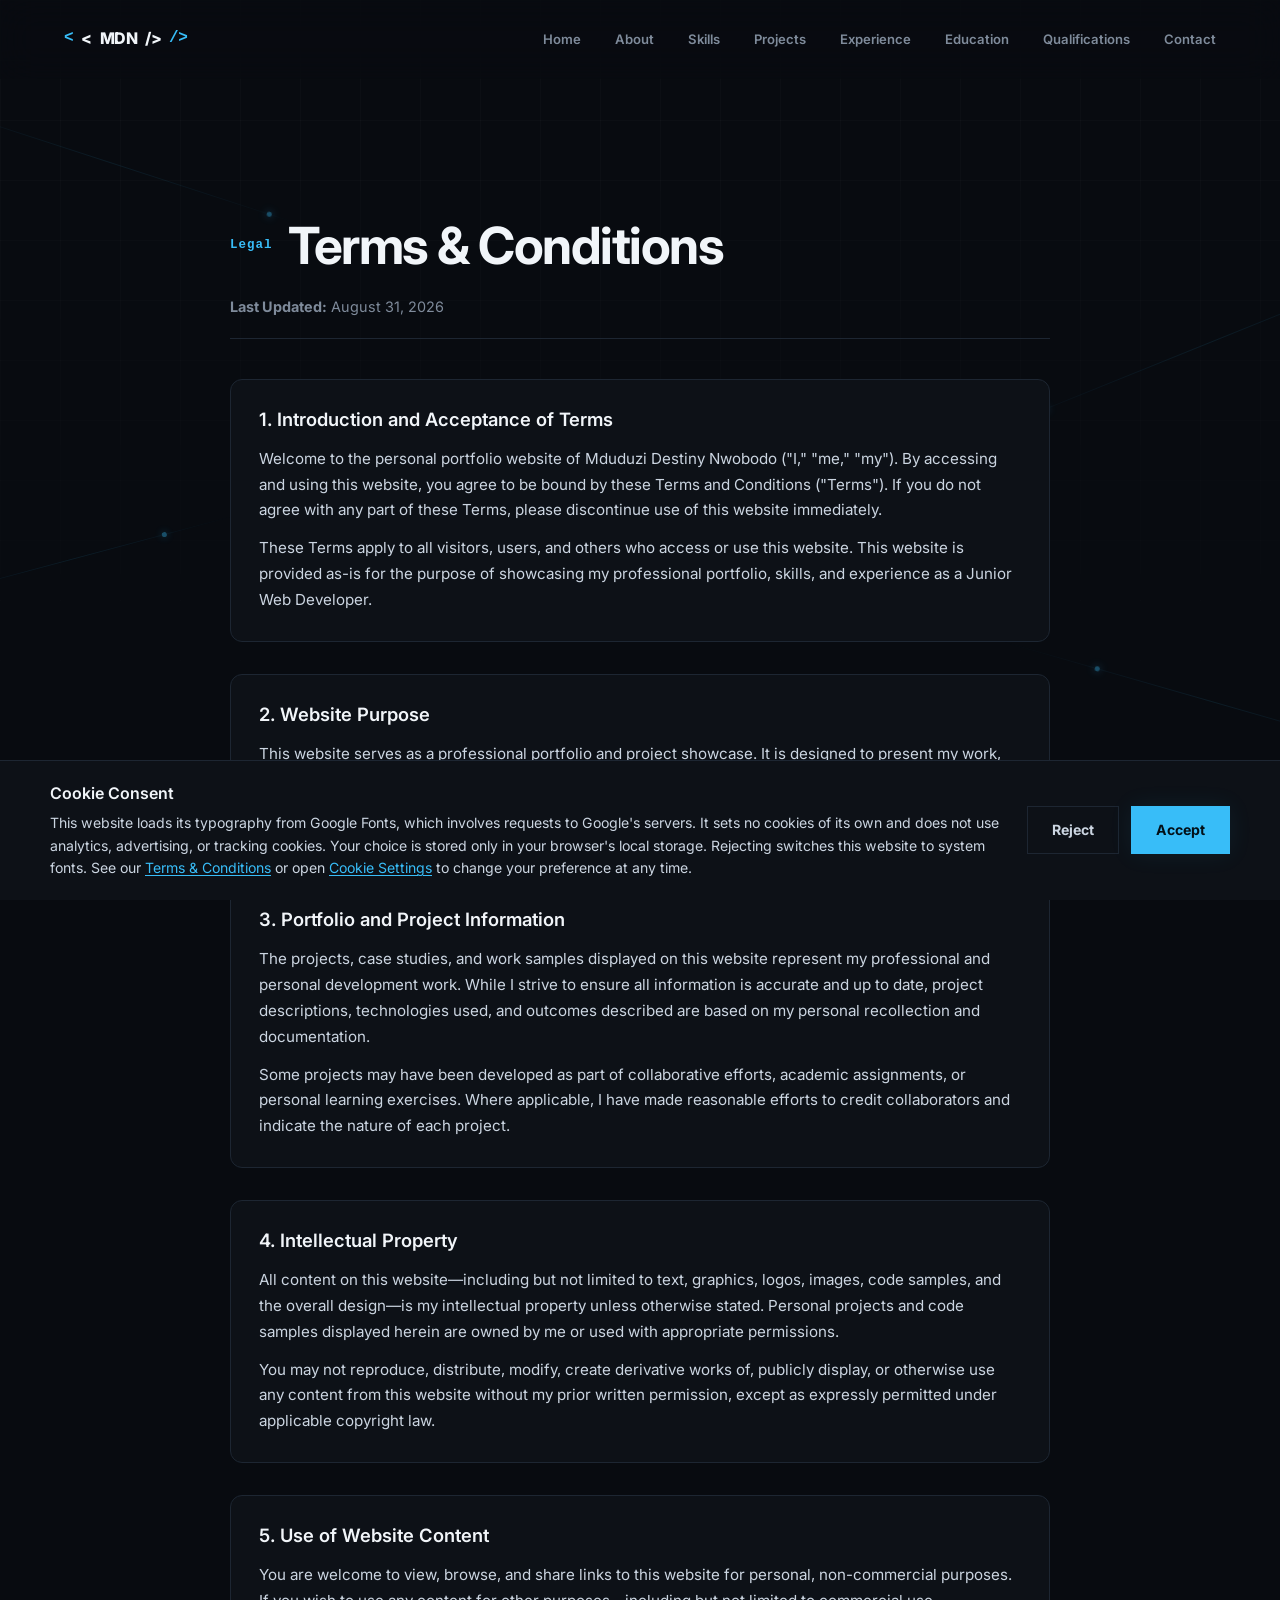
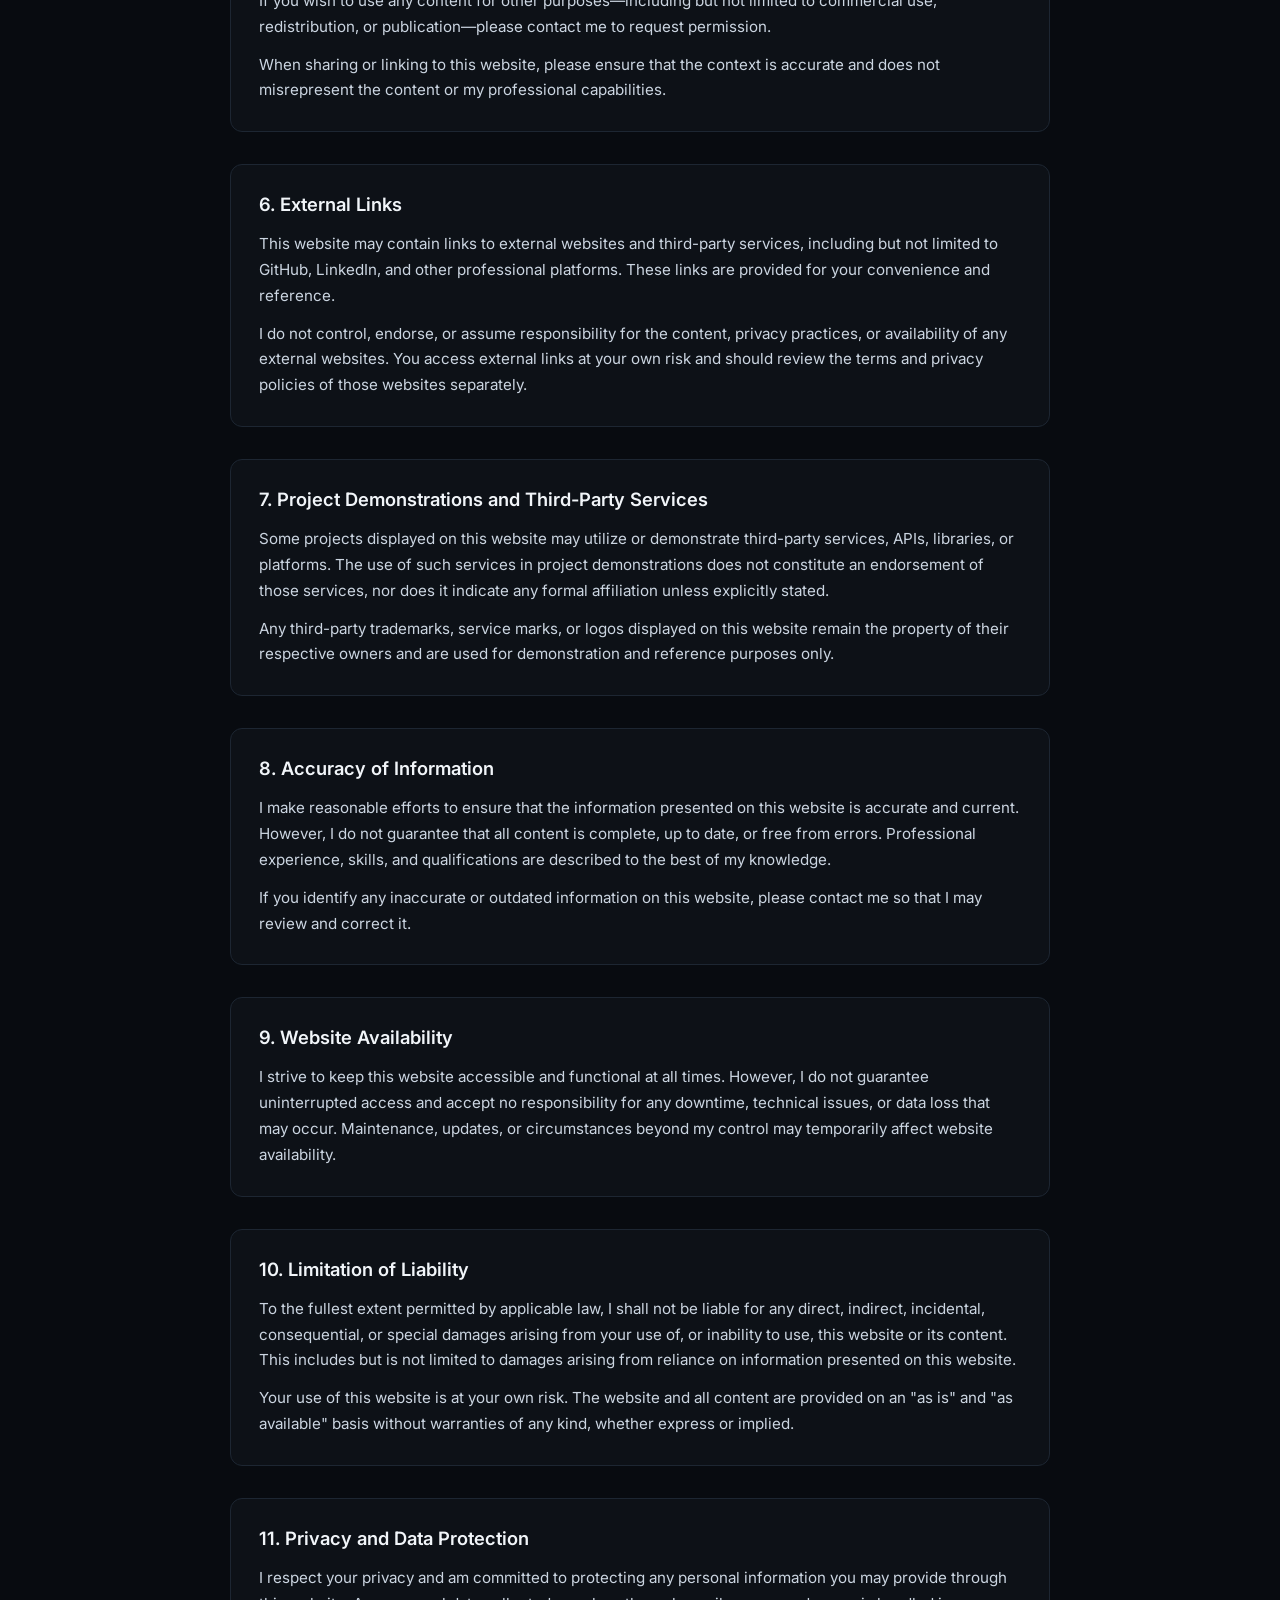
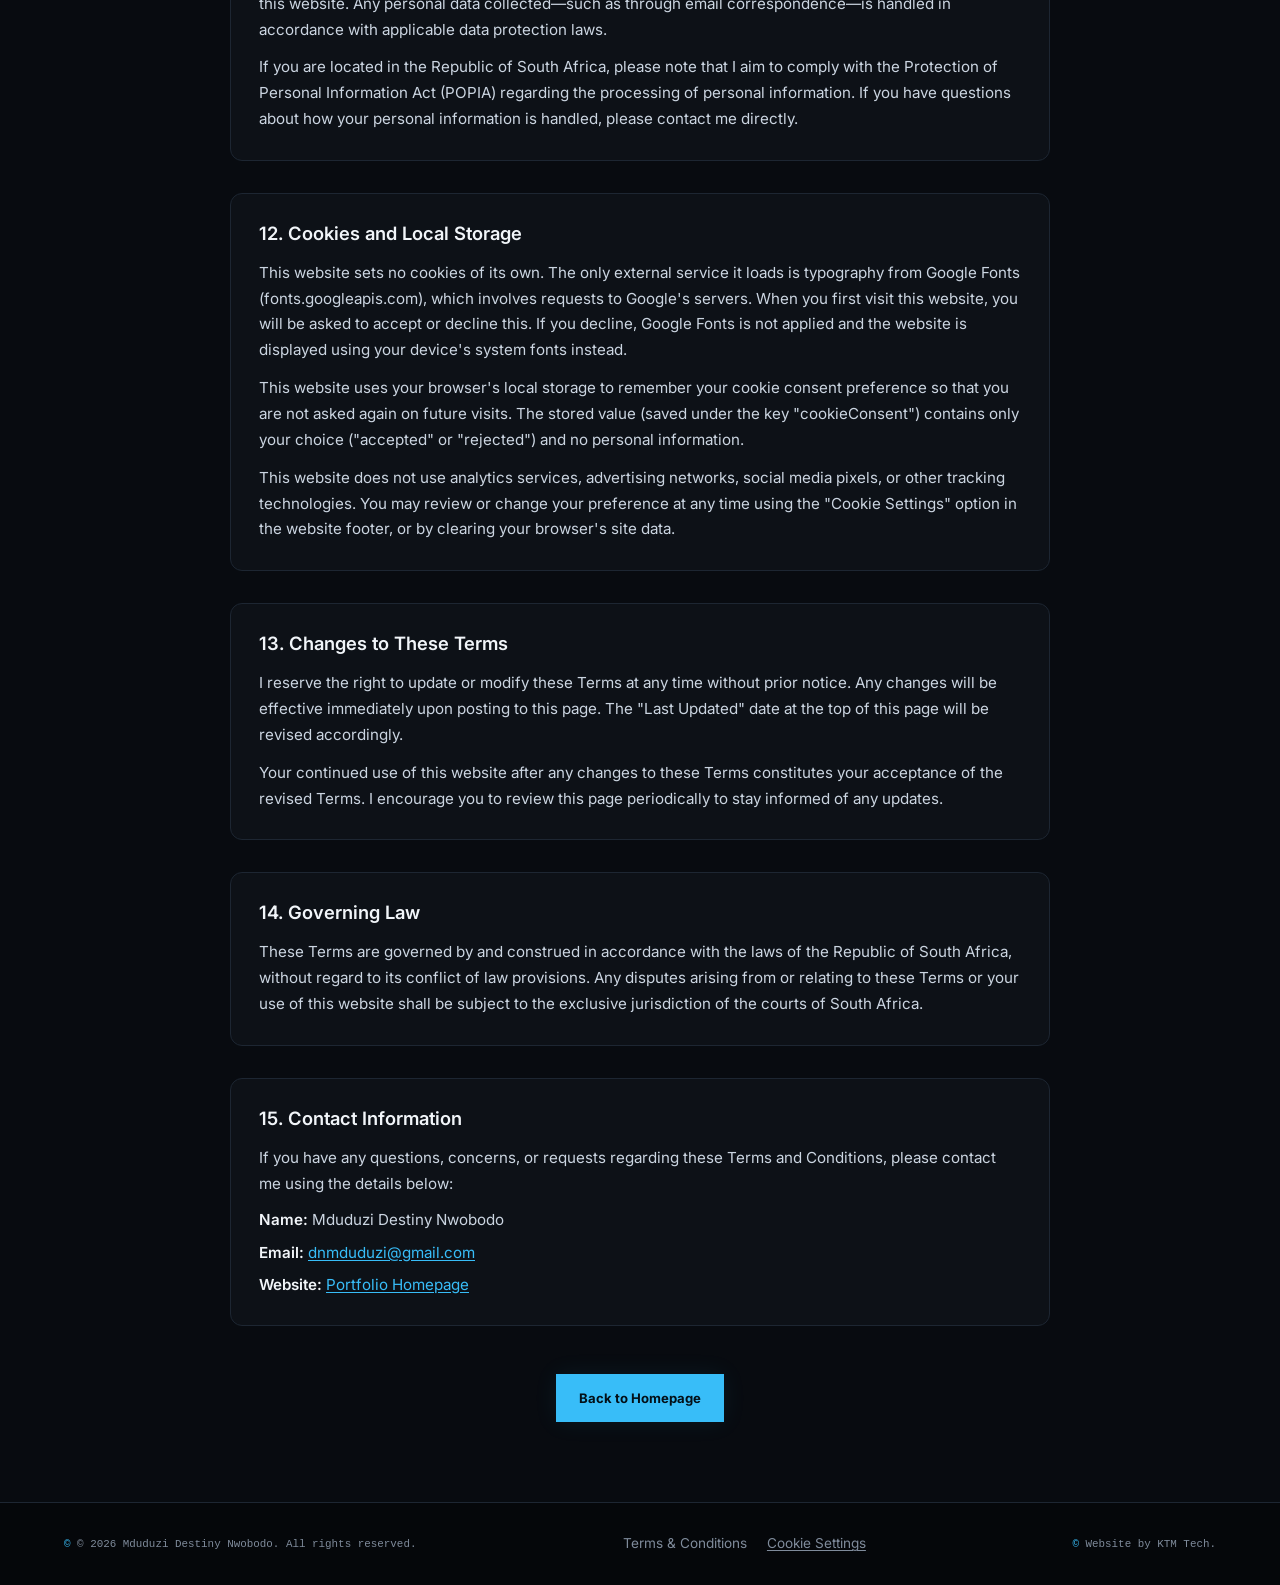
==== commit e8230d40: "Add files via upload" ====
--- a/terms.html
+++ b/terms.html
@@ -62,8 +62,9 @@
             <div class="container terms-container">
                 <div class="section-heading">
                     <span>Legal</span>
-                    <h2>Terms & Conditions</h2>
-                </div>
+                    <h1>Terms &amp; Conditions</h1>
+                </div>
+
                 <p class="terms-last-updated"><strong>Last Updated:</strong> August 31, 2026</p>
                 <div class="terms-content">
                     <article class="terms-article">
@@ -116,7 +117,8 @@
                     </article>
                     <article class="terms-article">
                         <h3>11. Privacy and Data Protection</h3>
-                        <p>I respect your privacy and am committed to protecting any personal information you may provide through this website. Any personal data collected—such as through the contact form or email correspondence—is handled in accordance with applicable data protection laws.</p>
+                        <p>I respect your privacy and am committed to protecting any personal information you may provide through this website. Any personal data collected—such as through email correspondence—is handled in accordance with applicable data protection laws.</p>
+
                         <p>If you are located in the Republic of South Africa, please note that I aim to comply with the Protection of Personal Information Act (POPIA) regarding the processing of personal information. If you have questions about how your personal information is handled, please contact me directly.</p>
                     </article>
                     <article class="terms-article">
--- a/css/style.css
+++ b/css/style.css
@@ -121,12 +121,14 @@
     letter-spacing: 1px;
 }
 
-.section-heading h2 {
+.section-heading h2,
+.section-heading h1 {
     font-size: clamp(2rem, 4vw, 3.2rem);
     font-weight: 700;
     line-height: 1.05;
     letter-spacing: -1.5px;
 }
+
 
 .section-description {
     max-width: 680px;
@@ -2030,13 +2032,17 @@
     padding: 20px;
     opacity: 0;
     visibility: hidden;
-    transition: opacity 0.3s ease, visibility 0.3s ease;
+    /* On hide: fade opacity out first, then flip visibility after the fade */
+    transition: opacity 0.3s ease, visibility 0s linear 0.3s;
 }
 
 .cookie-modal-overlay.visible {
     opacity: 1;
     visibility: visible;
-}
+    /* On show: visibility flips immediately so the modal can be focused */
+    transition: opacity 0.3s ease, visibility 0s;
+}
+
 
 .cookie-modal {
     background: var(--surface);
